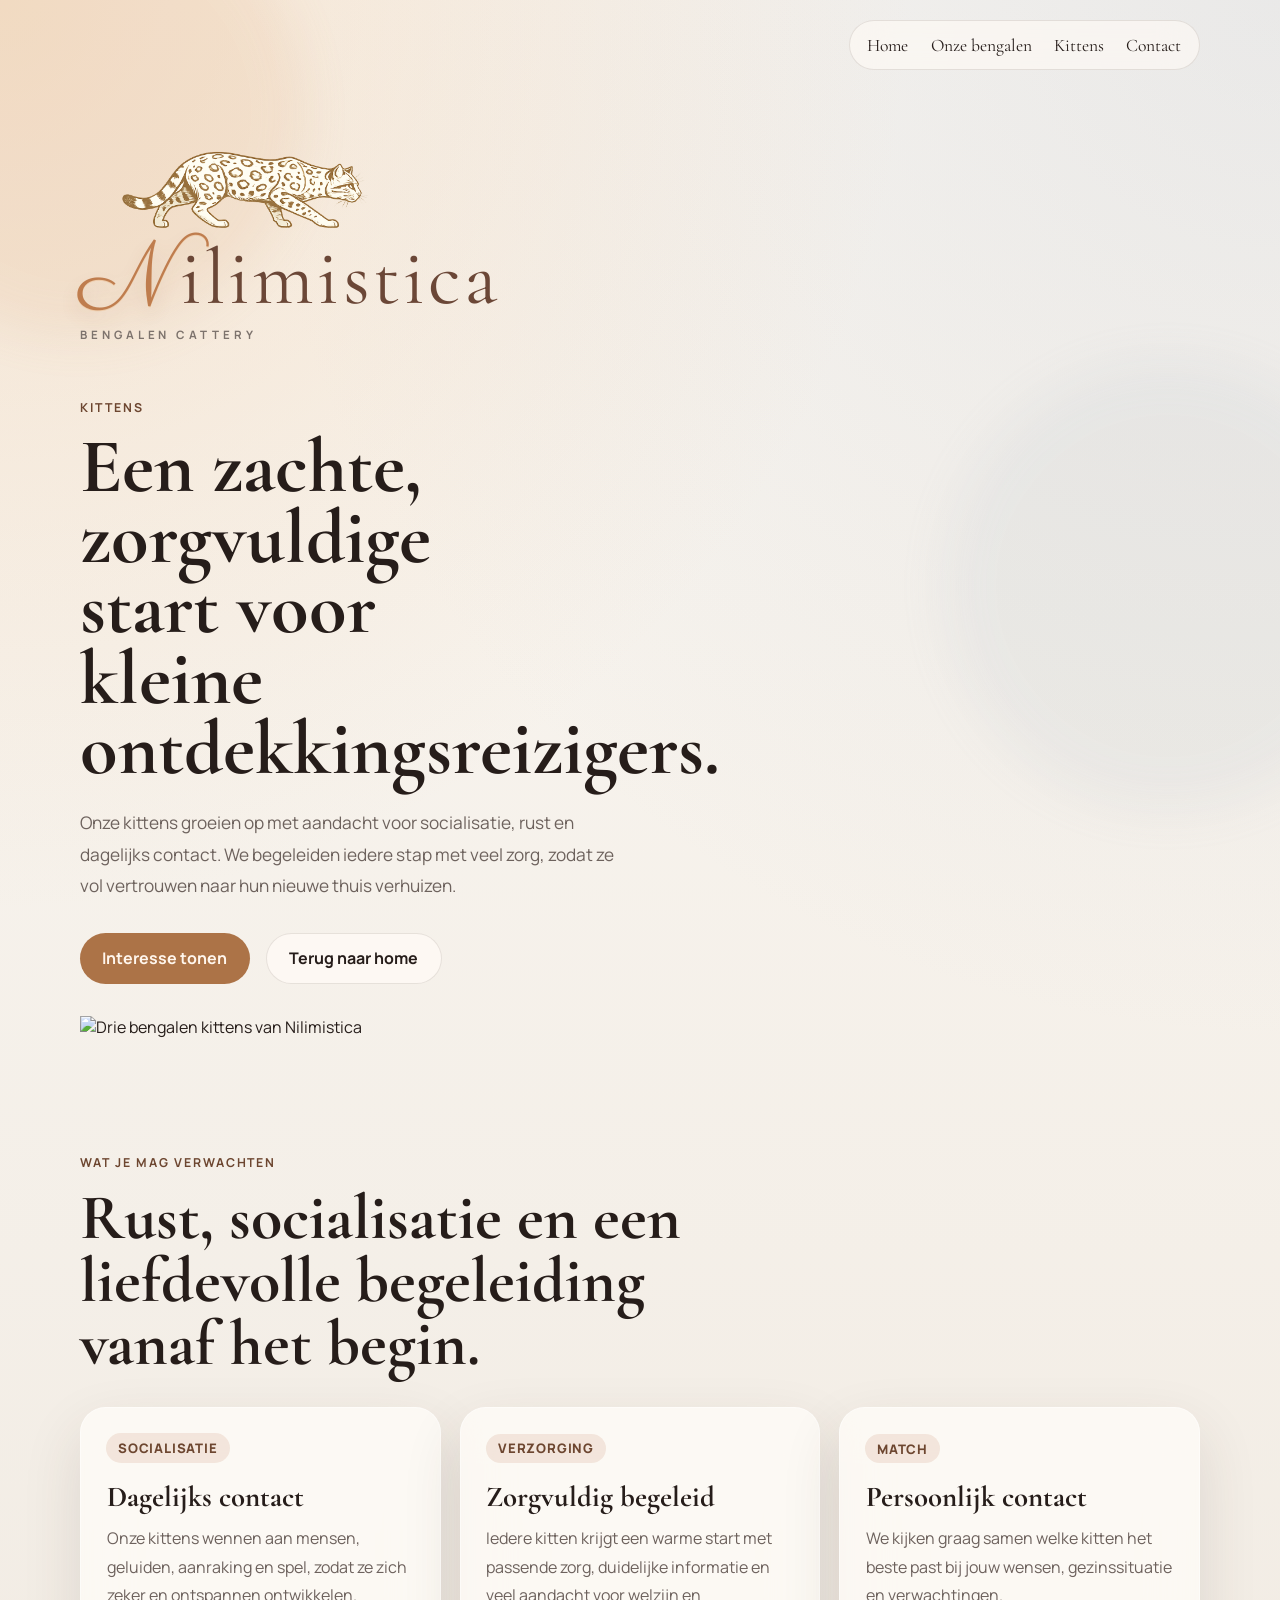
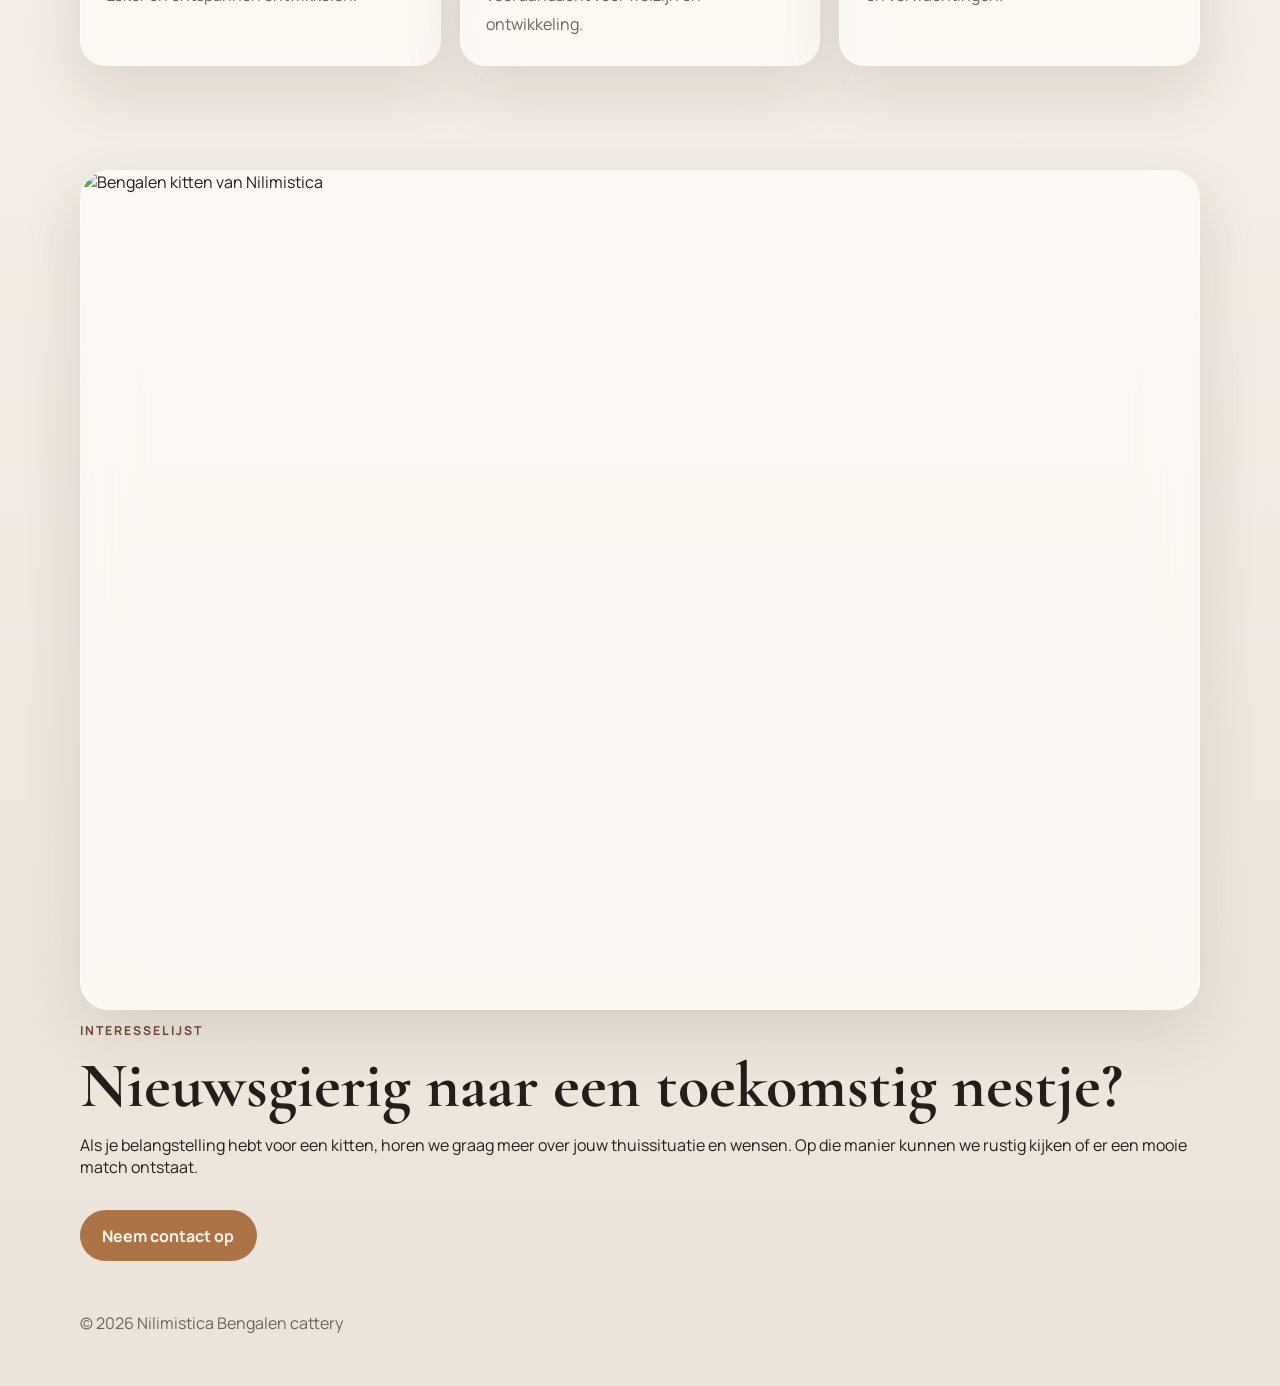
==== kittens.html @ fb0e2415 "Add files via upload" ====
<!DOCTYPE html>
<html lang="nl">
  <head>
    <meta charset="UTF-8" />
    <meta name="viewport" content="width=device-width, initial-scale=1.0" />
    <title>Nilimistica | Kittens</title>
    <meta
      name="description"
      content="Ontdek meer over de kittens van Nilimistica, hun socialisatie, verzorging en de manier waarop ze opgroeien."
    />
    <link rel="preconnect" href="https://fonts.googleapis.com" />
    <link rel="preconnect" href="https://fonts.gstatic.com" crossorigin />
    <link
      href="https://fonts.googleapis.com/css2?family=Cormorant+Garamond:wght@500;600;700&family=Great+Vibes&family=Manrope:wght@400;500;600;700&family=Parisienne&display=swap"
      rel="stylesheet"
    />
    <link rel="stylesheet" href="styles.css" />
  </head>
  <body>
    <div class="page-glow page-glow-left"></div>
    <div class="page-glow page-glow-right"></div>

    <header class="site-header">
      <nav class="site-nav">
        <a href="index.html">Home</a>
        <a href="onze-bengalen.html">Onze bengalen</a>
        <a href="kittens.html">Kittens</a>
        <a href="index.html#contact">Contact</a>
      </nav>
    </header>

    <main>
      <section class="section page-hero">
        <div class="page-heading reveal">
          <div class="hero-brand-lockup" aria-label="Nilimistica logo">
            <span class="hero-cat-mark" aria-hidden="true">
              <img
                src="ChatGPT Image 31 mrt 2026, 21_44_23.png"
                alt=""
                class="hero-cat-image"
              />
            </span>
            <div class="hero-brand-wordmark">
              <span class="brand-title"><span class="brand-initial">N</span>ilimistica</span>
              <span class="hero-brand-subtitle">Bengalen cattery</span>
            </div>
          </div>
          <p class="eyebrow">Kittens</p>
          <h1 class="page-title">Een zachte, zorgvuldige start voor kleine ontdekkingsreizigers.</h1>
          <p class="lead page-lead">
            Onze kittens groeien op met aandacht voor socialisatie, rust en
            dagelijks contact. We begeleiden iedere stap met veel zorg, zodat ze
            vol vertrouwen naar hun nieuwe thuis verhuizen.
          </p>
          <div class="hero-actions">
            <a class="button button-primary" href="index.html#contact">Interesse tonen</a>
            <a class="button button-secondary" href="index.html">Terug naar home</a>
          </div>
        </div>

        <div class="page-hero-image reveal">
          <img
            src="PHOTO-2025-12-06-17-41-11.jpg"
            alt="Drie bengalen kittens van Nilimistica"
            class="page-photo"
          />
        </div>
      </section>

      <section class="section">
        <div class="section-heading reveal">
          <p class="eyebrow">Wat je Mag Verwachten</p>
          <h2>Rust, socialisatie en een liefdevolle begeleiding vanaf het begin.</h2>
        </div>

        <div class="page-card-grid">
          <article class="page-card reveal">
            <span class="tag">Socialisatie</span>
            <h3>Dagelijks contact</h3>
            <p>
              Onze kittens wennen aan mensen, geluiden, aanraking en spel, zodat
              ze zich zeker en ontspannen ontwikkelen.
            </p>
          </article>
          <article class="page-card reveal">
            <span class="tag">Verzorging</span>
            <h3>Zorgvuldig begeleid</h3>
            <p>
              Iedere kitten krijgt een warme start met passende zorg, duidelijke
              informatie en veel aandacht voor welzijn en ontwikkeling.
            </p>
          </article>
          <article class="page-card reveal">
            <span class="tag">Match</span>
            <h3>Persoonlijk contact</h3>
            <p>
              We kijken graag samen welke kitten het beste past bij jouw wensen,
              gezinssituatie en verwachtingen.
            </p>
          </article>
        </div>
      </section>

      <section class="section">
        <div class="feature-split reveal">
          <div class="feature-image-wrap">
            <img
              src="DSC02639-clean-crop-tight.jpg"
              alt="Bengalen kitten van Nilimistica"
              class="feature-image"
            />
          </div>
          <div class="feature-copy">
            <p class="eyebrow">Interesselijst</p>
            <h2>Nieuwsgierig naar een toekomstig nestje?</h2>
            <p>
              Als je belangstelling hebt voor een kitten, horen we graag meer over
              jouw thuissituatie en wensen. Op die manier kunnen we rustig kijken
              of er een mooie match ontstaat.
            </p>
            <div class="hero-actions">
              <a class="button button-primary" href="index.html#contact">Neem contact op</a>
            </div>
          </div>
        </div>
      </section>
    </main>

    <footer class="site-footer">
      <p>&copy; <span id="year"></span> Nilimistica Bengalen cattery</p>
    </footer>

    <script src="script.js"></script>
  </body>
</html>
---- styles.css ----
:root {
  --bg: #f6f2ed;
  --bg-strong: #e5ddd3;
  --surface: rgba(255, 252, 248, 0.74);
  --surface-strong: #fffaf4;
  --text: #261d1a;
  --muted: #6d625d;
  --line: rgba(76, 63, 54, 0.13);
  --accent: #ac7347;
  --accent-dark: #6d4630;
  --accent-silver: #b7bcc4;
  --accent-silver-dark: #7e858f;
  --shadow: 0 24px 60px rgba(64, 49, 40, 0.12);
}

* {
  box-sizing: border-box;
}

html {
  scroll-behavior: smooth;
}

body {
  margin: 0;
  font-family: "Manrope", sans-serif;
  color: var(--text);
  background:
    radial-gradient(circle at top left, rgba(238, 200, 160, 0.42), transparent 28%),
    radial-gradient(circle at top right, rgba(182, 189, 201, 0.24), transparent 32%),
    linear-gradient(180deg, #faf7f2 0%, #ece4da 100%);
  min-height: 100vh;
  overflow-x: hidden;
}

a {
  color: inherit;
  text-decoration: none;
}

img {
  max-width: 100%;
}

.page-glow {
  position: fixed;
  inset: auto;
  width: 28rem;
  height: 28rem;
  border-radius: 50%;
  pointer-events: none;
  filter: blur(24px);
  opacity: 0.45;
  z-index: -1;
}

.page-glow-left {
  top: -7rem;
  left: -9rem;
  background: rgba(221, 169, 123, 0.32);
}

.page-glow-right {
  right: -7rem;
  bottom: 10%;
  background: rgba(175, 185, 198, 0.28);
}

.site-header,
.hero,
.stats,
.section,
.site-footer {
  width: min(1120px, calc(100% - 2rem));
  margin: 0 auto;
}

.site-header {
  display: flex;
  align-items: center;
  justify-content: flex-end;
  padding: 1.25rem 0;
}

.brand {
  display: inline-flex;
  align-items: flex-start;
}

.brand-wordmark {
  display: flex;
  flex-direction: column;
  overflow: visible;
  padding-top: 0.3rem;
}

.site-nav a,
h1,
h2,
h3 {
  font-family: "Cormorant Garamond", serif;
}

.brand-title {
  font-family: "Cormorant Garamond", serif;
  font-size: clamp(2.8rem, 4.6vw, 4.1rem);
  line-height: 1.06;
  letter-spacing: 0.04em;
  color: #6b4737;
  overflow: visible;
  display: inline-block;
  padding-top: 0.18rem;
}

.brand-initial {
  display: inline-block;
  font-family: "Parisienne", cursive;
  margin-right: 0.045em;
  font-size: 1.16em;
  line-height: 1;
  transform: none;
  color: #bf7d4e;
  text-shadow:
    0 1px 0 rgba(236, 197, 160, 0.75),
    0 8px 18px rgba(146, 92, 56, 0.16);
  padding-top: 0.08em;
}

.brand-subtitle {
  margin-top: -0.05rem;
  color: var(--muted);
  text-transform: uppercase;
  letter-spacing: 0.3em;
  font-size: 0.68rem;
  font-weight: 700;
}

.site-nav {
  display: flex;
  gap: 1.4rem;
  padding: 0.85rem 1.1rem;
  border: 1px solid var(--line);
  border-radius: 999px;
  background: rgba(255, 250, 245, 0.62);
  backdrop-filter: blur(18px);
}

.site-nav a {
  font-size: 1.1rem;
}

.hero {
  display: grid;
  grid-template-columns: 1.2fr 0.8fr;
  gap: 2rem;
  align-items: center;
  padding: 4rem 0 2rem;
}

.hero-visual {
  position: relative;
  display: grid;
  gap: 1rem;
}

.hero-brand-lockup {
  display: flex;
  flex-direction: column;
  align-items: flex-start;
  gap: 0;
  margin-bottom: 1.2rem;
  position: relative;
  transform: translateY(-2.4rem);
}

.hero-brand-wordmark {
  display: flex;
  flex-direction: column;
  overflow: visible;
  padding-top: 7.9rem;
  position: relative;
  z-index: 1;
}

.hero-brand-wordmark .brand-title {
  font-size: clamp(3.8rem, 6.2vw, 5.4rem);
  line-height: 1.04;
  padding-top: 0.2rem;
}

.hero-brand-wordmark .brand-initial {
  margin-right: 0.05em;
  font-size: 1.14em;
  transform: none;
}

.hero-brand-subtitle {
  margin-top: -0.05rem;
  color: #7d736d;
  text-transform: uppercase;
  letter-spacing: 0.34em;
  font-size: 0.72rem;
  font-weight: 700;
}

.hero-cat-mark {
  width: min(18.5rem, 60vw);
  height: 6.6rem;
  display: grid;
  align-items: center;
  overflow: visible;
  flex: 0 0 auto;
  background: transparent;
  position: absolute;
  top: -3.15rem;
  left: 1.55rem;
  z-index: 2;
}

.hero-cat-image {
  width: 100%;
  height: auto;
  display: block;
  margin-left: 0;
  transform: none;
  filter: none;
  mix-blend-mode: normal;
  opacity: 1;
  clip-path: none;
}

.eyebrow {
  text-transform: uppercase;
  letter-spacing: 0.16em;
  font-size: 0.77rem;
  color: var(--accent-dark);
  font-weight: 700;
  margin-bottom: 1rem;
}

h1 {
  font-size: clamp(3rem, 7vw, 5.8rem);
  line-height: 0.92;
  margin: 0;
  max-width: 10ch;
}

.lead {
  max-width: 38rem;
  font-size: 1.08rem;
  line-height: 1.8;
  color: var(--muted);
  margin: 1.4rem 0 0;
}

.hero-actions {
  display: flex;
  flex-wrap: wrap;
  gap: 1rem;
  margin-top: 2rem;
}

.button {
  display: inline-flex;
  align-items: center;
  justify-content: center;
  min-height: 3.2rem;
  padding: 0 1.4rem;
  border-radius: 999px;
  font-weight: 700;
  transition: transform 180ms ease, background 180ms ease, color 180ms ease;
}

.button:hover {
  transform: translateY(-2px);
}

.button-primary {
  background: var(--accent);
  color: #fff6ed;
}

.button-secondary {
  border: 1px solid var(--line);
  background: rgba(255, 250, 245, 0.78);
}

.hero-card,
.story-card,
.kitten-card,
.contact-panel {
  background: var(--surface);
  border: 1px solid rgba(255, 255, 255, 0.45);
  backdrop-filter: blur(24px);
  box-shadow: var(--shadow);
}

.hero-card {
  overflow: visible;
  justify-self: end;
  width: min(100%, 24rem);
  background: transparent;
  border: 0;
  box-shadow: none;
  backdrop-filter: none;
}

.hero-card-large {
  width: min(100%, 34rem);
  justify-self: stretch;
}

.hero-card-image {
  min-height: 24rem;
  background: transparent;
  position: relative;
  overflow: hidden;
  border-radius: 0;
}

.hero-card-image::after {
  content: "";
  position: absolute;
  inset: 0;
  background: none;
  pointer-events: none;
  border-radius: 0;
}

.hero-photo {
  width: 100%;
  height: 100%;
  min-height: 24rem;
  object-fit: contain;
  object-position: center;
  display: block;
  background: transparent;
  border-radius: 0;
}

.hero-photo-wide {
  min-height: 34rem;
  object-position: center center;
}

.hero-note {
  max-width: 18rem;
  margin-left: auto;
  padding: 1.2rem 1.3rem;
  border-radius: 1.4rem;
  background: rgba(255, 249, 244, 0.88);
  border: 1px solid rgba(255, 255, 255, 0.72);
  box-shadow: 0 18px 40px rgba(76, 44, 24, 0.12);
  backdrop-filter: blur(14px);
}

.hero-note p,
.hero-note span {
  color: var(--muted);
}

.hero-note strong {
  display: block;
  margin: 0.2rem 0 0.3rem;
  font-size: 1.7rem;
  font-family: "Cormorant Garamond", serif;
}

.hero-card-body {
  padding: 1.4rem;
  display: grid;
  gap: 0.4rem;
}

.hero-card-body p,
.hero-card-body span,
.story-card p,
.kitten-card p,
.timeline-item p,
.contact-panel p {
  color: var(--muted);
}

.hero-card-body strong {
  font-size: 1.8rem;
  font-family: "Cormorant Garamond", serif;
}

.stats {
  display: grid;
  grid-template-columns: repeat(3, 1fr);
  gap: 1rem;
  margin-top: 2rem;
}

.stats article {
  padding: 1.3rem;
  border-top: 1px solid var(--line);
}

.stats strong {
  display: block;
  margin-bottom: 0.4rem;
}

.section {
  padding: 5.5rem 0 1rem;
}

.section-heading {
  max-width: 44rem;
  margin-bottom: 2rem;
}

.section-actions {
  display: flex;
  justify-content: center;
  margin-top: 1.5rem;
}

.section-actions-left {
  justify-content: flex-start;
  margin-top: 1.4rem;
}

h2 {
  margin: 0;
  font-size: clamp(2.4rem, 5vw, 4rem);
  line-height: 0.98;
}

.story-grid,
.kitten-grid {
  display: grid;
  grid-template-columns: repeat(3, 1fr);
  gap: 1.2rem;
}

.story-card,
.kitten-card {
  padding: 1.6rem;
  border-radius: 1.6rem;
}

.story-card h3,
.kitten-card h3,
.timeline-item h3 {
  font-size: 1.8rem;
  margin: 0 0 0.6rem;
}

.accent-card {
  display: flex;
  align-items: end;
  background:
    linear-gradient(180deg, rgba(169, 95, 45, 0.92), rgba(88, 47, 24, 0.94)),
    var(--surface);
}

.quote {
  color: #fff3e6 !important;
  font-family: "Cormorant Garamond", serif;
  font-size: 1.9rem;
  line-height: 1.15;
}

.tag {
  display: inline-flex;
  margin-bottom: 1rem;
  padding: 0.35rem 0.75rem;
  border-radius: 999px;
  background: rgba(169, 95, 45, 0.12);
  color: var(--accent-dark);
  font-size: 0.82rem;
  font-weight: 800;
  letter-spacing: 0.06em;
  text-transform: uppercase;
}

.kittens-feature {
  display: grid;
  grid-template-columns: 1.05fr 0.95fr;
  gap: 1.2rem;
  align-items: center;
  margin-bottom: 1.6rem;
  padding: 1rem;
  border-radius: 2rem;
  background:
    linear-gradient(135deg, rgba(255, 250, 245, 0.82), rgba(240, 233, 225, 0.68)),
    var(--surface);
  border: 1px solid rgba(255, 255, 255, 0.48);
  box-shadow: var(--shadow);
  backdrop-filter: blur(18px);
}

.kittens-feature-image-wrap {
  border-radius: 1.8rem;
  overflow: hidden;
  box-shadow: 0 24px 52px rgba(64, 49, 40, 0.12);
  background: rgba(255, 250, 245, 0.78);
}

.kittens-feature-image {
  width: 100%;
  display: block;
  aspect-ratio: 16 / 10;
  object-fit: cover;
  object-position: center;
}

.kittens-feature-copy {
  padding: 2rem;
  border-radius: 1.8rem;
  background: rgba(255, 252, 248, 0.78);
  border: 1px solid rgba(255, 255, 255, 0.45);
  box-shadow: 0 20px 44px rgba(64, 49, 40, 0.08);
  backdrop-filter: blur(24px);
}

.kittens-feature-copy h3 {
  font-size: clamp(2rem, 4vw, 2.7rem);
  margin: 0 0 0.85rem;
  line-height: 0.95;
}

.kittens-feature-copy p {
  margin: 0;
  color: var(--muted);
  line-height: 1.8;
}

.timeline {
  display: grid;
  gap: 1rem;
}

.timeline-item {
  display: grid;
  grid-template-columns: auto 1fr;
  gap: 1.2rem;
  align-items: start;
  padding: 1.4rem 0;
  border-top: 1px solid var(--line);
}

.timeline-item span {
  width: 3rem;
  height: 3rem;
  display: grid;
  place-items: center;
  border-radius: 50%;
  background: rgba(169, 95, 45, 0.12);
  color: var(--accent-dark);
  font-weight: 800;
}

.contact {
  padding-bottom: 5rem;
}

.contact-panel {
  display: grid;
  grid-template-columns: 1.2fr 0.8fr;
  gap: 1.5rem;
  border-radius: 2rem;
  padding: 2rem;
}

.page-hero {
  display: grid;
  grid-template-columns: 1fr;
  gap: 2rem;
  align-items: center;
  padding-top: 3rem;
}

.page-heading {
  max-width: 38rem;
}

.page-title {
  margin: 0;
  font-size: clamp(2.8rem, 6vw, 5rem);
  line-height: 0.92;
}

.page-lead {
  max-width: 34rem;
}

.feature-image-wrap,
.page-card {
  background: var(--surface);
  border: 1px solid rgba(255, 255, 255, 0.45);
  backdrop-filter: blur(24px);
  box-shadow: var(--shadow);
}

.photo-caption {
  margin: 0;
  padding: 0.9rem 1.2rem 1.1rem;
  color: var(--muted);
  font-family: "Cormorant Garamond", serif;
  font-size: 1.5rem;
  text-align: center;
}

.page-card-grid {
  display: grid;
  grid-template-columns: repeat(3, 1fr);
  gap: 1.2rem;
}

.page-card {
  padding: 1.6rem;
  border-radius: 1.6rem;
}

.bengalen-gallery {
  grid-template-columns: repeat(3, 1fr);
}

.bengalen-gallery-card {
  padding: 1rem;
}

.page-card h3 {
  margin: 0 0 0.6rem;
  font-size: 1.8rem;
}

.page-card p {
  margin: 0;
  color: var(--muted);
  line-height: 1.8;
}

.feature-image-wrap {
  border-radius: 1.8rem;
  overflow: hidden;
}

.feature-image {
  width: 100%;
  display: block;
  aspect-ratio: 4 / 3;
  object-fit: cover;
  object-position: center;
}

.feature-image-loki {
  object-fit: cover;
  object-position: center 22%;
}

.feature-image-hannah {
  object-position: center 34%;
}

.feature-image-harry {
  object-position: center;
  transform: rotate(-21deg) scale(1.08);
  transform-origin: center;
}

.feature-image-nina {
  object-position: center;
}

.feature-image-panamera {
  object-position: 60% 48%;
  transform: scale(1.12);
  transform-origin: 58% 52%;
}

.contact-details {
  display: grid;
  gap: 0.9rem;
  align-content: center;
  justify-items: start;
}

.contact-details a,
.contact-details span {
  font-size: 1.1rem;
}

.site-footer {
  padding: 1.2rem 0 2.2rem;
  color: var(--muted);
}

.reveal {
  opacity: 0;
  transform: translateY(18px);
  transition: opacity 700ms ease, transform 700ms ease;
}

.reveal.is-visible {
  opacity: 1;
  transform: translateY(0);
}

@media (max-width: 900px) {
  .site-header,
  .hero,
  .page-hero,
  .page-card-grid,
  .contact-panel,
  .kittens-feature,
  .story-grid,
  .kitten-grid,
  .stats {
    grid-template-columns: 1fr;
  }

  .site-header {
    gap: 1rem;
    flex-direction: column;
    align-items: flex-start;
  }

  .site-nav {
    flex-wrap: wrap;
    border-radius: 1.2rem;
  }

  .hero-brand-lockup {
    align-items: flex-start;
  }

  .hero {
    padding-top: 2rem;
  }

  .hero-card,
  .hero-card-large {
    justify-self: stretch;
    width: 100%;
  }

  .hero-note {
    margin-left: 0;
    max-width: none;
  }
}

@media (max-width: 640px) {
  .site-header,
  .hero,
  .stats,
  .section,
  .site-footer {
    width: min(100% - 1.2rem, 1120px);
  }

  h1 {
    max-width: 12ch;
  }

  .hero-card-image {
    min-height: 19rem;
  }

  .button {
    width: 100%;
  }

  .hero-brand-lockup {
    align-items: flex-start;
  }

  .contact-panel {
    padding: 1.4rem;
  }
}
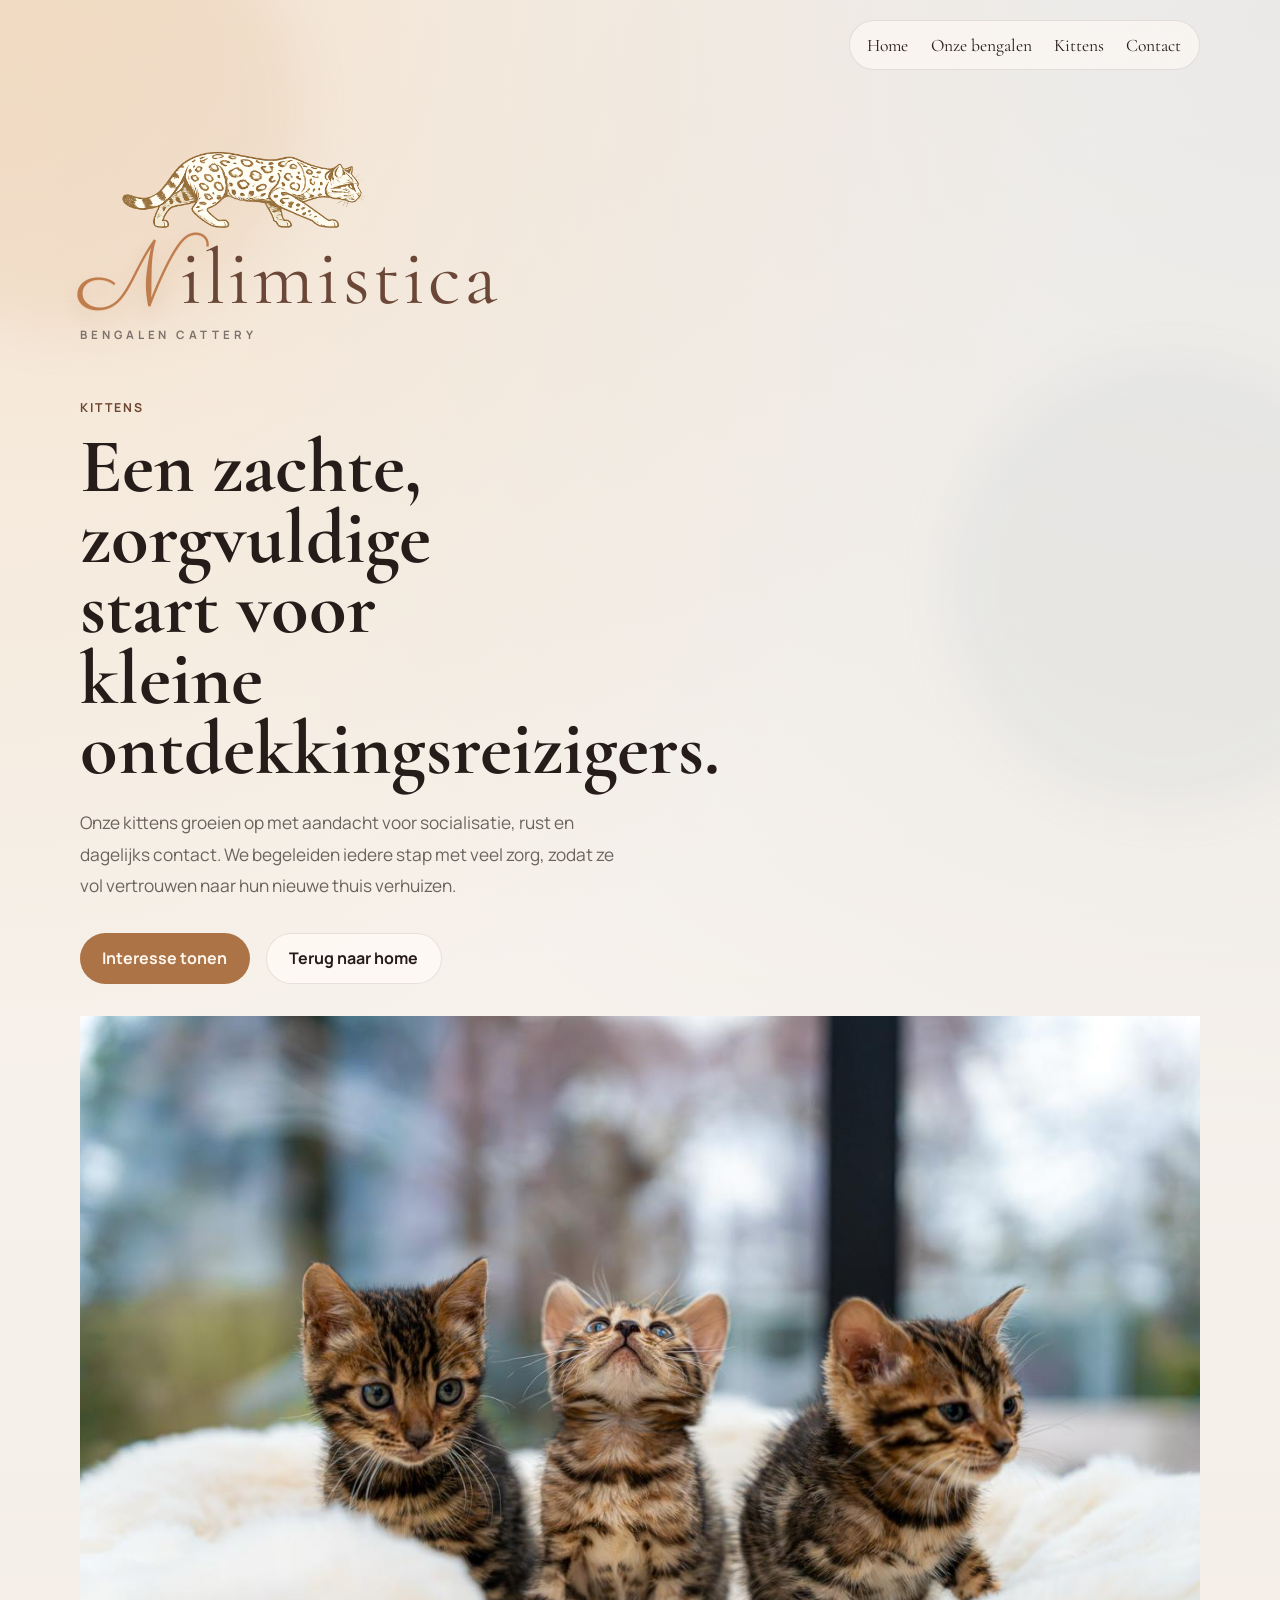
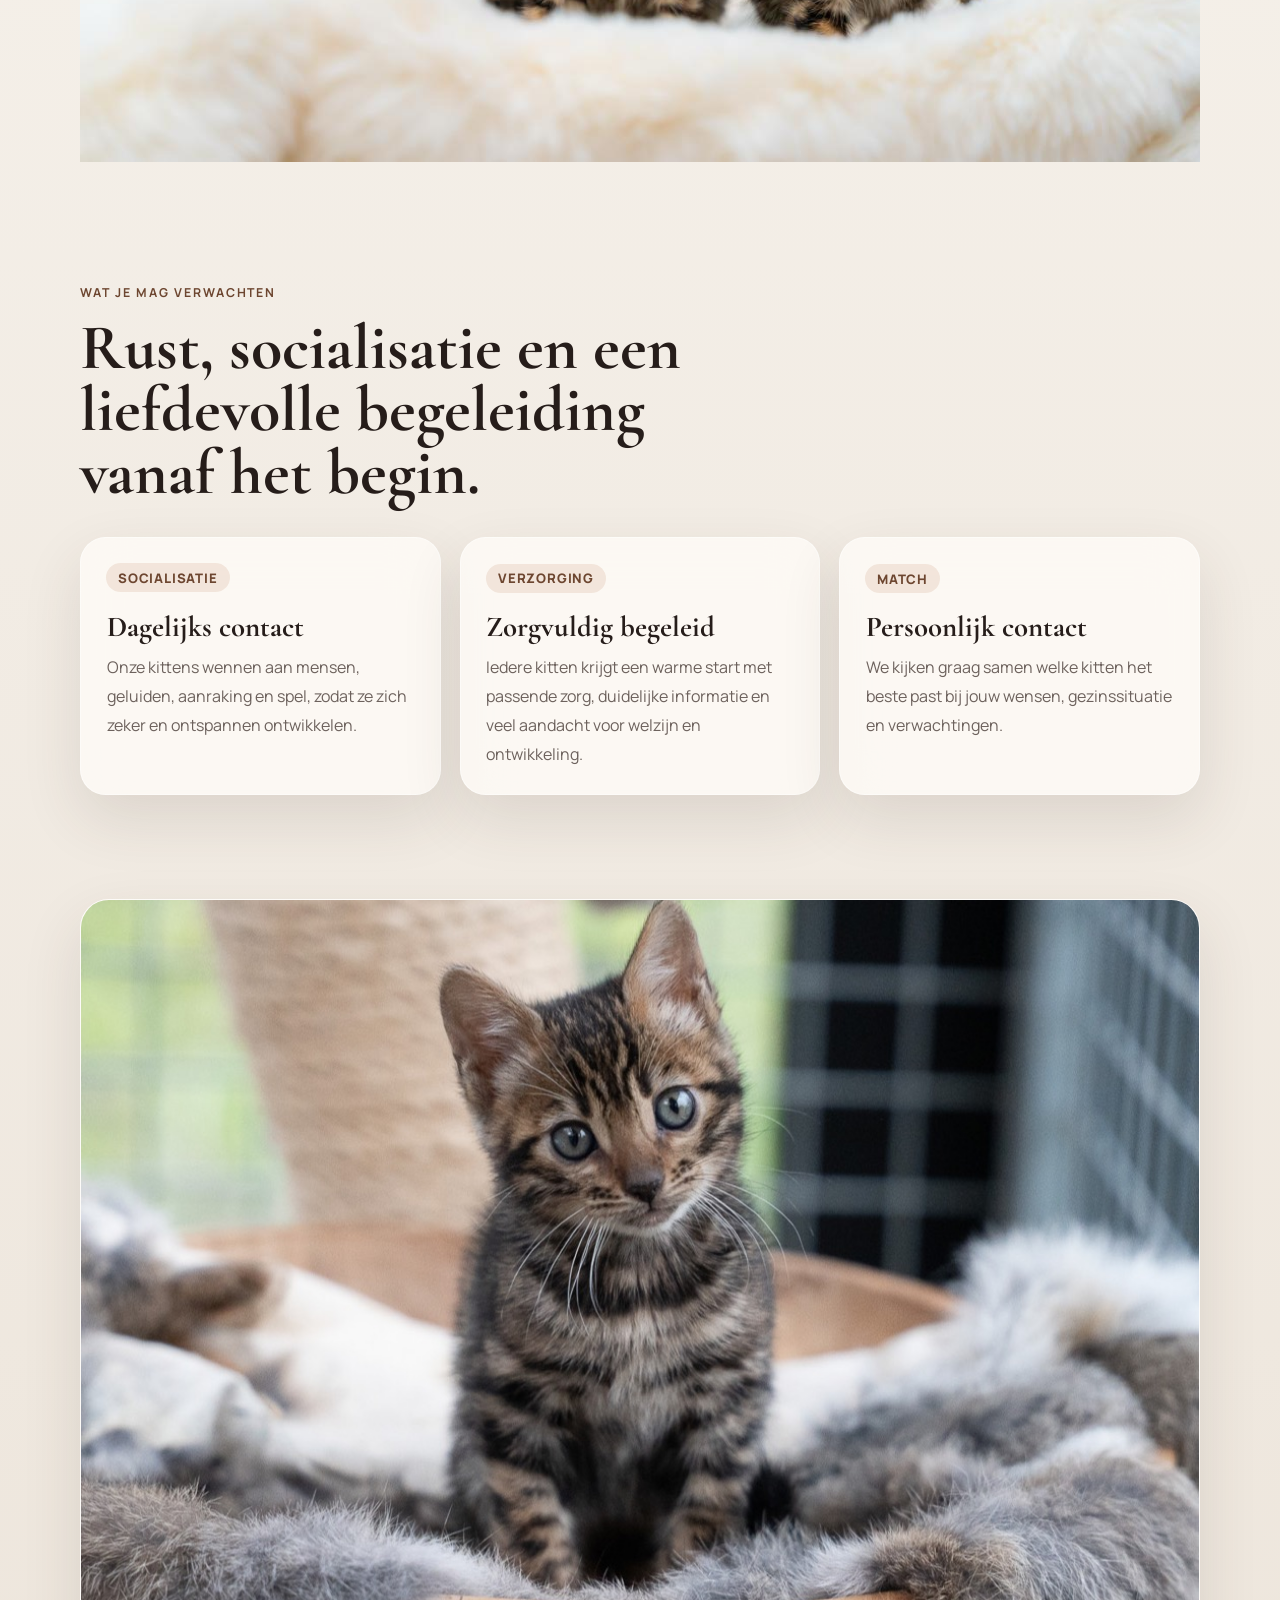
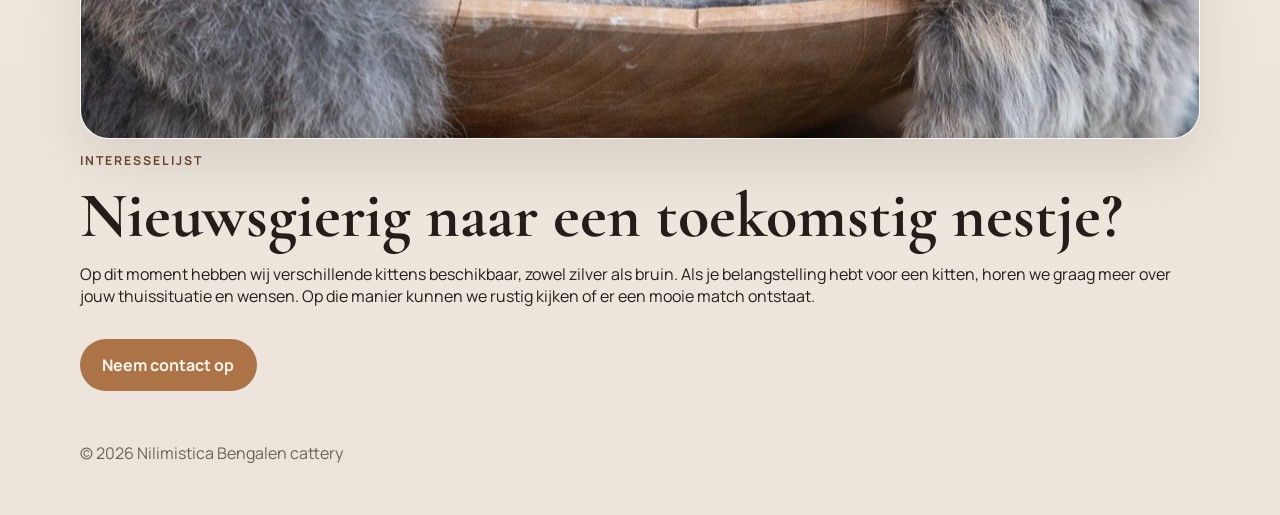
==== commit 86a49623: "Update kittens.html" ====
--- a/kittens.html
+++ b/kittens.html
@@ -114,7 +114,7 @@
             <p class="eyebrow">Interesselijst</p>
             <h2>Nieuwsgierig naar een toekomstig nestje?</h2>
             <p>
-              Als je belangstelling hebt voor een kitten, horen we graag meer over
+              Op dit moment hebben wij verschillende kittens beschikbaar, zowel zilver als bruin. Als je belangstelling hebt voor een kitten, horen we graag meer over
               jouw thuissituatie en wensen. Op die manier kunnen we rustig kijken
               of er een mooie match ontstaat.
             </p>
